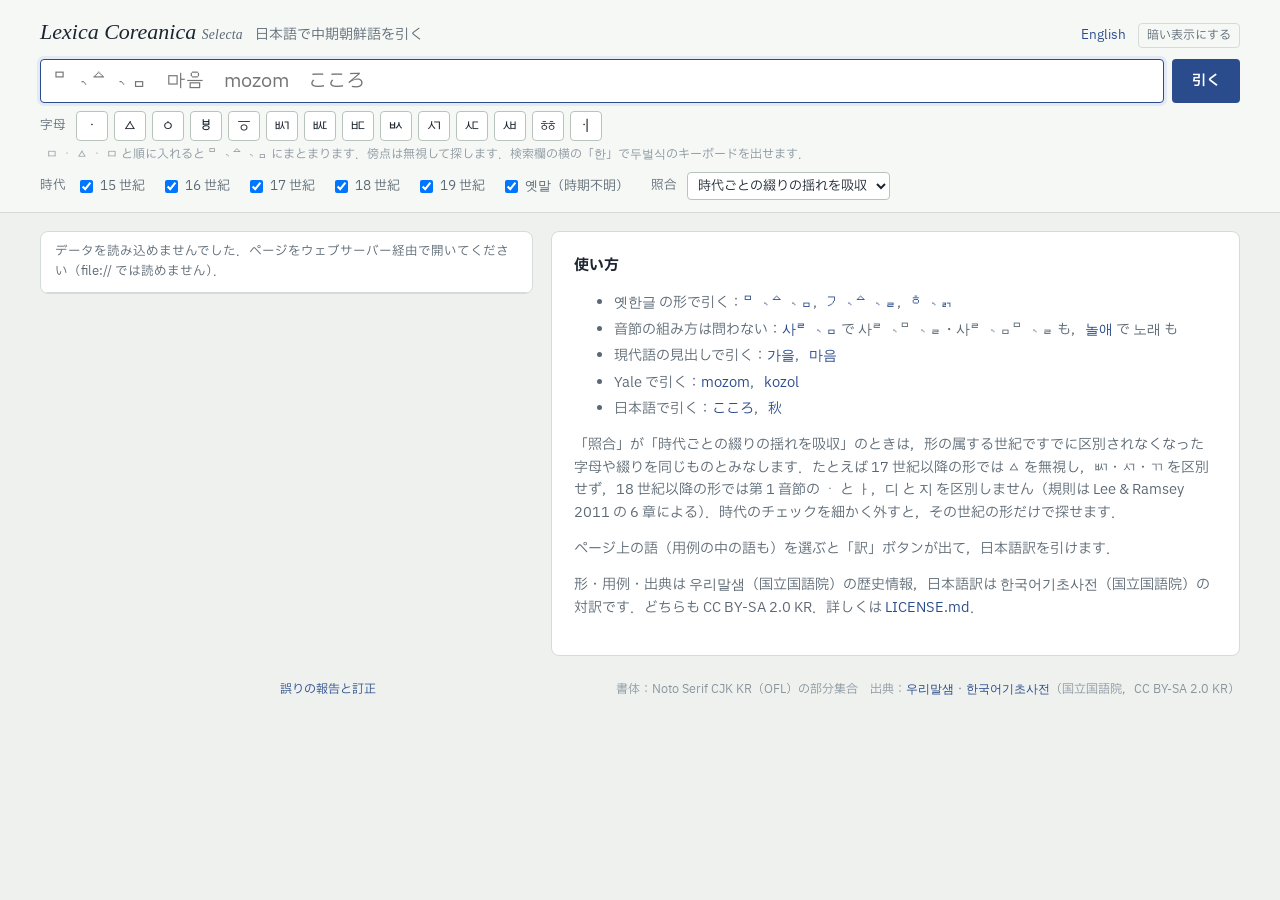
==== index.html @ 5fdf5585 "Rename project to Lexica Coreanica / Mongolica / Tungusica LexicaCoreanicarum -> LexicaCoreanica, Le" ====
<!DOCTYPE html>
<html lang="ja">
<head>
<meta charset="UTF-8">
<meta name="viewport" content="width=device-width, initial-scale=1.0">
<title>日本語で中期朝鮮語を引く — Lexica Coreanica Selecta</title>
<meta name="description" content="우리말샘（国立国語院）の歴史情報から，15–19 世紀の朝鮮語の形と用例を引く検索ページ．">
<link rel="preload" href="fonts/hangul.woff" as="font" type="font/woff" crossorigin>
<link rel="preconnect" href="https://fonts.googleapis.com">
<link rel="preconnect" href="https://fonts.gstatic.com" crossorigin>
<link rel="stylesheet" href="https://fonts.googleapis.com/css2?family=IBM+Plex+Sans+JP:wght@400;500;600&display=swap">
<link rel="stylesheet" href="site.css">
<link rel="alternate" hreflang="en" href="en/">
</head>
<body>
<header class="top">
  <div class="wrap top-row">
    <div class="mark"><span class="mark-title">Lexica Coreanica <span class="mark-selecta">Selecta</span></span><span class="mark-sub">日本語で中期朝鮮語を引く</span></div>
    <span class="top-links"><a href="en/" hreflang="en" lang="en">English</a><button type="button" class="link-btn" id="theme">暗い表示にする</button></span>
  </div>
  <div class="wrap">
    <form id="f" class="query" autocomplete="off" role="search">
      <input id="q" class="field big" type="search" placeholder="ᄆᆞᅀᆞᆷ　마음　mozom　こころ" aria-label="語を入れる" autofocus>
      <button class="btn" type="submit">引く</button>
    </form>
    <div class="palette" aria-label="옛한글 の字母を入れる">
      <span class="label">字母</span>
      <button type="button" data-ins="ㆍ" title="아래아">ㆍ</button><button type="button" data-ins="ㅿ" title="반치음">ㅿ</button>
      <button type="button" data-ins="ㆁ" title="옛이응">ㆁ</button><button type="button" data-ins="ㅸ" title="순경음 비읍">ㅸ</button>
      <button type="button" data-ins="ㆆ" title="여린히읗">ㆆ</button><button type="button" data-ins="ㅴ" title="ㅂㅅㄱ">ㅴ</button>
      <button type="button" data-ins="ㅵ" title="ㅂㅅㄷ">ㅵ</button><button type="button" data-ins="ㅳ" title="ㅂㄷ">ㅳ</button>
      <button type="button" data-ins="ㅄ" title="ㅂㅅ">ㅄ</button><button type="button" data-ins="ㅺ" title="ㅅㄱ">ㅺ</button>
      <button type="button" data-ins="ㅼ" title="ㅅㄷ">ㅼ</button><button type="button" data-ins="ㅽ" title="ㅅㅂ">ㅽ</button>
      <button type="button" data-ins="ㆅ" title="쌍히읗">ㆅ</button><button type="button" data-ins="ㆎ" title="ㆍ+ㅣ">ㆎ</button>
      <span class="hint">ㅁ ㆍ ㅿ ㆍ ㅁ と順に入れると <span class="hangul">ᄆᆞᅀᆞᆷ</span> にまとまります．傍点は無視して探します．検索欄の横の「<span class="hangul">한</span>」で두벌식のキーボードを出せます．</span>
    </div>
    <div class="stages" role="group" aria-label="時代で絞る">
      <span class="label">時代</span>
      <label><input type="checkbox" value="0" checked> 15 世紀</label>
      <label><input type="checkbox" value="1" checked> 16 世紀</label>
      <label><input type="checkbox" value="3" checked> 17 世紀</label>
      <label><input type="checkbox" value="4" checked> 18 世紀</label>
      <label><input type="checkbox" value="5" checked> 19 世紀</label>
      <label><input type="checkbox" value="2" checked> 옛말（時期不明）</label>
      <span class="label sep">照合</span>
      <select id="mode" class="mode" aria-label="照合のしかた">
        <option value="era" selected>時代ごとの綴りの揺れを吸収</option>
        <option value="syl">音節の組み方だけ吸収</option>
        <option value="exact">表記どおり</option>
      </select>
    </div>
  </div>
</header>
<main class="wrap main">
  <section class="pane list-pane" aria-label="結果"><div class="pane-head"><span id="info">読み込み中…</span></div><ul id="results" class="list"></ul></section>
  <section class="pane detail-pane" aria-label="項目" id="detail">
    <div class="empty">
      <h2>使い方</h2>
      <ul>
        <li>옛한글 の形で引く：<a class="hangul" href="#q=ᄆᆞᅀᆞᆷ">ᄆᆞᅀᆞᆷ</a>，<a class="hangul" href="#q=ᄀᆞᅀᆞᆯ">ᄀᆞᅀᆞᆯ</a>，<a class="hangul" href="#q=ᄒᆞᆰ">ᄒᆞᆰ</a></li>
        <li>音節の組み方は問わない：<a class="hangul" href="#q=사ᄅᆞᆷ">사ᄅᆞᆷ</a> で <span class="hangul">사ᄅᆞᄆᆞᆯ・사ᄅᆞᆷᄆᆞᆯ</span> も，<a class="hangul" href="#q=놀애">놀애</a> で <span class="hangul">노래</span> も</li>
        <li>現代語の見出しで引く：<a class="hangul" href="#q=가을">가을</a>，<a class="hangul" href="#q=마음">마음</a></li>
        <li>Yale で引く：<a href="#q=mozom">mozom</a>，<a href="#q=kozol">kozol</a></li>
        <li>日本語で引く：<a href="#q=こころ">こころ</a>，<a href="#q=秋">秋</a></li>
      </ul>
      <p class="muted">「照合」が「時代ごとの綴りの揺れを吸収」のときは，形の属する世紀ですでに区別されなくなった字母や綴りを同じものとみなします．たとえば 17 世紀以降の形では ㅿ を無視し，ㅴ・ㅺ・ㄲ を区別せず，18 世紀以降の形では第 1 音節の ㆍ と ㅏ，<span class="hangul">디</span> と <span class="hangul">지</span> を区別しません（規則は Lee &amp; Ramsey 2011 の 6 章による）．時代のチェックを細かく外すと，その世紀の形だけで探せます．</p>
      <p class="muted">ページ上の語（用例の中の語も）を選ぶと「訳」ボタンが出て，日本語訳を引けます．</p>
      <p class="muted">形・用例・出典は <span class="hangul">우리말샘</span>（国立国語院）の歴史情報，日本語訳は <span class="hangul">한국어기초사전</span>（国立国語院）の対訳です．どちらも CC BY-SA 2.0 KR．詳しくは <a href="LICENSE.md">LICENSE.md</a>．</p>
    </div>
  </section>
</main>
<footer class="wrap foot">
  <span id="meta"></span>
  <a href="https://github.com/anti-tail/LexicaCoreanicaSelecta/blob/main/CONTRIBUTING.md#日本語" rel="noopener">誤りの報告と訂正</a>
  <span>書体：Noto Serif CJK KR（OFL）の部分集合　出典：<a href="https://opendict.korean.go.kr/" rel="noopener">우리말샘</a>・<a href="https://krdict.korean.go.kr/" rel="noopener">한국어기초사전</a>（国立国語院，CC BY-SA 2.0 KR）</span>
</footer>
<script src="hkey.js"></script>
<script src="hangulkbd.js"></script>
<script src="site.js"></script>
</body>
</html>
---- site.css ----
/* Lexica Coreanica Selecta — 中期朝鮮語検索（静的サイト）．本体 UI と同じ色と書体 */
/* 옛한글 を合成表示できる書体（Noto Serif CJK KR の部分集合）．ハングルの範囲だけに使う．
   옛한글 を含む要素には必ず .hangul（または --font-hangul）を付ける：iOS では system 書体に落ちると字母が音節にまとまらない */
@font-face {
  font-family: "LKS Hangul"; src: url("fonts/hangul.woff") format("woff"); font-display: swap;
  unicode-range: U+1100-11FF, U+302E-302F, U+3130-318F, U+A960-A97F, U+AC00-D7A3, U+D7B0-D7FF, U+25CC;
}
:root {
  --paper: #EEF1EE; --surface: #FFFFFF; --surface-2: #F6F8F6; --ink: #1C2530; --muted: #5B6873; --faint: #8A959E;
  --rule: #D5DCD7; --rule-strong: #B9C3BD; --indigo: #2B4C8C; --indigo-soft: #E3E9F5; --celadon: #4F806B; --celadon-soft: #DDEBE3;
  --ochre: #F0DC95; --ochre-ink: #6E5612; --plum: #5A3E8E; --plum-soft: #F1EDF8;
  --font-ui: "IBM Plex Sans JP", "Yu Gothic UI", "Hiragino Sans", "Noto Sans CJK JP", "Noto Sans JP", system-ui, sans-serif;
  --font-hangul: "LKS Hangul", "Noto Serif CJK KR", "Source Han Serif K", "Noto Serif KR", "HCR Batang", "함초롬바탕", "Noto Sans CJK KR", "Malgun Gothic", serif;
  --font-ipa: "Charis SIL", "Gentium Plus", "Doulos SIL", "Noto Serif", "Times New Roman", serif;
}
@media (prefers-color-scheme: dark) { :root:not([data-theme="light"]) {
  --paper: #12171C; --surface: #1A2027; --surface-2: #1F262E; --ink: #E2E7EA; --muted: #9AA6B0; --faint: #6F7B85; --rule: #2B343D; --rule-strong: #3A4550;
  --indigo: #93AEE8; --indigo-soft: #233150; --celadon: #8EC3AB; --celadon-soft: #1F3530; --ochre: #5C4B1C; --ochre-ink: #F1DC9B; --plum: #C3B2E8; --plum-soft: #2A2438; } }
:root[data-theme="dark"] {
  --paper: #12171C; --surface: #1A2027; --surface-2: #1F262E; --ink: #E2E7EA; --muted: #9AA6B0; --faint: #6F7B85; --rule: #2B343D; --rule-strong: #3A4550;
  --indigo: #93AEE8; --indigo-soft: #233150; --celadon: #8EC3AB; --celadon-soft: #1F3530; --ochre: #5C4B1C; --ochre-ink: #F1DC9B; --plum: #C3B2E8; --plum-soft: #2A2438; }
* { box-sizing: border-box; }
[hidden] { display: none !important; }
html, body { margin: 0; }
body { background: var(--paper); color: var(--ink); font: 14px/1.6 var(--font-ui); -webkit-font-smoothing: antialiased; }
a { color: var(--indigo); text-decoration: none; }
a:hover { text-decoration: underline; text-underline-offset: 3px; }
:focus-visible { outline: 2px solid var(--indigo); outline-offset: 2px; border-radius: 2px; }
.hangul { font-family: var(--font-hangul); }
.ipa { font-family: var(--font-ipa); }
.muted { color: var(--muted); } .faint { color: var(--faint); }
.wrap { max-width: 1240px; margin: 0 auto; padding: 0 20px; }

.top { background: var(--surface-2); border-bottom: 1px solid var(--rule); padding: 14px 0 12px; position: sticky; top: 0; z-index: 5; }
.top-row { display: flex; align-items: baseline; justify-content: space-between; margin-bottom: 10px; }
.mark { display: flex; align-items: baseline; gap: 12px; flex-wrap: wrap; }
.mark-title { font-family: var(--font-ipa); font-style: italic; font-size: 22px; }
.mark-selecta { font-size: .62em; letter-spacing: .02em; color: var(--muted); }
.mark-sub { color: var(--muted); }
.link-btn { white-space: nowrap; flex: none; background: none; border: 1px solid var(--rule); border-radius: 4px; color: var(--muted); padding: 2px 8px; cursor: pointer; font: inherit; font-size: 12px; }
.query { display: flex; gap: 8px; }
.field { height: 44px; padding: 0 12px; border: 1px solid var(--rule-strong); border-radius: 4px; background: var(--surface); color: var(--ink); font: inherit; }
.field.big { flex: 1; min-width: 0; font-size: 19px; font-family: "LKS Hangul", var(--font-ui); }
.field:focus { border-color: var(--indigo); outline: none; box-shadow: 0 0 0 3px var(--indigo-soft); }
.btn { height: 44px; padding: 0 20px; border: 0; border-radius: 4px; background: var(--indigo); color: var(--surface); font: inherit; font-weight: 600; cursor: pointer; }
.palette, .stages { display: flex; flex-wrap: wrap; gap: 4px 6px; align-items: center; margin-top: 8px; font-size: 13px; }
.palette button { font-family: var(--font-hangul); font-size: 16px; min-width: 32px; height: 30px; border: 1px solid var(--rule-strong); border-radius: 4px; background: var(--surface); color: var(--ink); cursor: pointer; }
.palette button:hover { border-color: var(--indigo); color: var(--indigo); }
.palette .hint { color: var(--faint); font-size: 12px; margin-left: 6px; }
.stages label { display: inline-flex; gap: 4px; align-items: center; margin-right: 10px; color: var(--muted); cursor: pointer; }
.label { color: var(--muted); font-size: 12.5px; margin-right: 4px; }
.label.sep { margin-left: 6px; }
.mode { height: 28px; border: 1px solid var(--rule-strong); border-radius: 4px; background: var(--surface); color: var(--ink); font: inherit; font-size: 13px; padding: 0 6px; }
tr.hit td { background: var(--ochre); color: var(--ochre-ink); }
tr.hit td .tag { background: var(--surface); }

.main { display: grid; grid-template-columns: minmax(300px, 5fr) minmax(0, 7fr); gap: 18px; padding-top: 18px; padding-bottom: 24px; align-items: start; }
.pane { background: var(--surface); border: 1px solid var(--rule); border-radius: 8px; min-width: 0; }
.pane-head { padding: 10px 14px; border-bottom: 1px solid var(--rule); color: var(--muted); font-size: 12.5px; }
.list-pane, .detail-pane { max-height: calc(100vh - var(--top-h, 190px) - 40px); overflow: auto; }
.detail-pane { position: sticky; top: calc(var(--top-h, 190px) + 18px); }
.list { list-style: none; margin: 0; padding: 0; }
.item { padding: 10px 14px; border-bottom: 1px solid var(--rule); cursor: pointer; }
.item:hover { background: var(--surface-2); }
.item[aria-selected="true"] { background: var(--indigo-soft); box-shadow: inset 3px 0 0 var(--indigo); }
.item-head { display: flex; gap: 8px; align-items: baseline; flex-wrap: wrap; }
.item-hw { font-family: var(--font-hangul); font-size: 19px; }
.item-old { font-family: var(--font-hangul); font-size: 17px; color: var(--plum); }
.item-ja { font-size: 12.5px; color: var(--muted); }
.item-gl { font-size: 12.5px; color: var(--faint); overflow: hidden; white-space: nowrap; text-overflow: ellipsis; }
.empty { padding: 22px; color: var(--muted); }
.empty h2 { font-size: 15px; color: var(--ink); margin: 0 0 8px; }
.empty li { margin: 4px 0; }

.entry { padding: 18px 20px; }
.entry-hw { font-family: var(--font-hangul); font-size: 34px; line-height: 1.2; }
.entry-hw small { font-size: 15px; color: var(--faint); margin-left: 6px; }
.entry-ja { font-weight: 600; margin-top: 4px; }
.entry-gl { color: var(--muted); max-width: 70ch; margin-top: 4px; }
.tag { display: inline-block; font-size: 11.5px; padding: 0 6px; height: 20px; line-height: 19px; border-radius: 3px; border: 1px solid var(--rule); color: var(--muted); background: var(--surface-2); margin-right: 4px; white-space: nowrap; }
.v-L { color: var(--plum); background: var(--plum-soft); border-color: transparent; font-weight: 600; }
.v-O { color: var(--plum); background: var(--plum-soft); border-color: transparent; }
.v-E { color: var(--indigo); background: var(--indigo-soft); border-color: transparent; font-weight: 600; }
h3 { font-size: 13px; color: var(--muted); font-weight: 600; margin: 22px 0 8px; }
h3 .n { color: var(--faint); font-weight: 400; margin-left: 6px; }
table { border-collapse: collapse; width: 100%; font-size: 13px; }
th { text-align: left; font-weight: 500; color: var(--muted); font-size: 12px; padding: 6px 8px; border-bottom: 1px solid var(--rule-strong); }
td { padding: 6px 8px; border-bottom: 1px solid var(--rule); vertical-align: baseline; }
td.hangul { font-size: 18px; }
td.ctx { font-family: var(--font-hangul); font-size: 15px; line-height: 1.7; }
td.num { white-space: nowrap; color: var(--muted); }
mark { background: var(--ochre); color: var(--ochre-ink); padding: 0 2px; border-radius: 2px; }
.foot { display: flex; justify-content: space-between; gap: 12px; flex-wrap: wrap; color: var(--faint); font-size: 12px; padding-bottom: 24px; }
@media (max-width: 900px) {
  .main { grid-template-columns: minmax(0, 1fr); }
  .list-pane, .detail-pane { max-height: none; position: static; }
  .top { position: static; }
  .palette .hint { display: none; }
}

/* 訳（選んだ語の日本語訳） */
.tr-btn { position: absolute; z-index: 20; height: 28px; padding: 0 12px; border-radius: 14px; border: 0; background: var(--indigo); color: var(--surface); font: inherit; font-size: 13px; font-weight: 600; cursor: pointer; box-shadow: 0 4px 12px -4px rgba(0,0,0,.3); }
.tr-pop { position: absolute; z-index: 21; width: min(420px, calc(100vw - 24px)); max-height: 60vh; overflow: auto; background: var(--surface); border: 1px solid var(--rule-strong); border-radius: 8px; box-shadow: 0 12px 32px -12px rgba(28,37,48,.35); }
.tr-head { display: flex; gap: 6px; padding: 10px; border-bottom: 1px solid var(--rule); position: sticky; top: 0; background: var(--surface); }
.tr-head input { flex: 1; min-width: 0; height: 34px; padding: 0 8px; border: 1px solid var(--rule-strong); border-radius: 4px; font: inherit; font-family: var(--font-hangul); font-size: 16px; background: var(--surface); color: var(--ink); }
.tr-head button { height: 34px; padding: 0 12px; border: 0; border-radius: 4px; background: var(--indigo); color: var(--surface); font: inherit; cursor: pointer; }
.tr-sec { padding: 6px 12px 0; font-size: 12px; color: var(--faint); }
.tr-hit { padding: 8px 12px; border-bottom: 1px solid var(--rule); }
.tr-hit:last-child { border-bottom: 0; }
.tr-hw { font-family: var(--font-hangul); font-size: 17px; }
.tr-ja { font-weight: 600; }
.tr-def { font-size: 12.5px; color: var(--muted); }
.tr-ko { font-size: 12px; color: var(--faint); }
.tr-foot { padding: 8px 12px; font-size: 12px; border-top: 1px solid var(--rule); display: flex; gap: 12px; flex-wrap: wrap; }
.loading { padding: 12px; color: var(--muted); }

/* 方言地図 */
.dmap { display: flex; gap: 16px; align-items: flex-start; flex-wrap: wrap; }
.dmap-svg { width: 260px; max-width: 100%; height: auto; flex: none; border: 1px solid var(--rule); border-radius: 6px; }
.dm-sea { fill: var(--surface-2); }
.dm-land { fill: var(--rule); stroke: var(--surface-2); stroke-width: .6; }
.dm-prov { fill: var(--surface); stroke: var(--rule-strong); stroke-width: .6; }
.dm-lit { fill: var(--indigo-soft); }
.dm-other { fill: var(--faint); stroke: var(--surface); stroke-width: .8; }
.dm-mark { transition: opacity .15s; }
.dm-mark.dim { opacity: .12; }
.dleg { list-style: none; margin: 0; padding: 0; flex: 1; min-width: 200px; max-height: 480px; overflow: auto; font-size: 13px; }
.dleg li { display: grid; grid-template-columns: 18px auto 1fr; gap: 2px 8px; align-items: baseline; padding: 4px 6px; border-radius: 4px; cursor: pointer; }
.dleg li:hover { background: var(--surface-2); }
.dleg li[aria-pressed="true"] { background: var(--indigo-soft); }
.dl-sym { align-self: center; display: flex; }
.dl-form { font-size: 16px; }
.dl-reg { color: var(--muted); font-size: 12px; }
.dmap-note { font-size: 12px; margin: 6px 0 0; }
.top-links { display: inline-flex; align-items: baseline; gap: 12px; font-size: 13px; }
/* 誤りの報告と訂正の印 */
.report { font-size: 12px; }
.tag.fixed { background: var(--celadon-soft); color: var(--celadon); border-color: transparent; }
tr.hidden-form td { opacity: .45; text-decoration: line-through; }
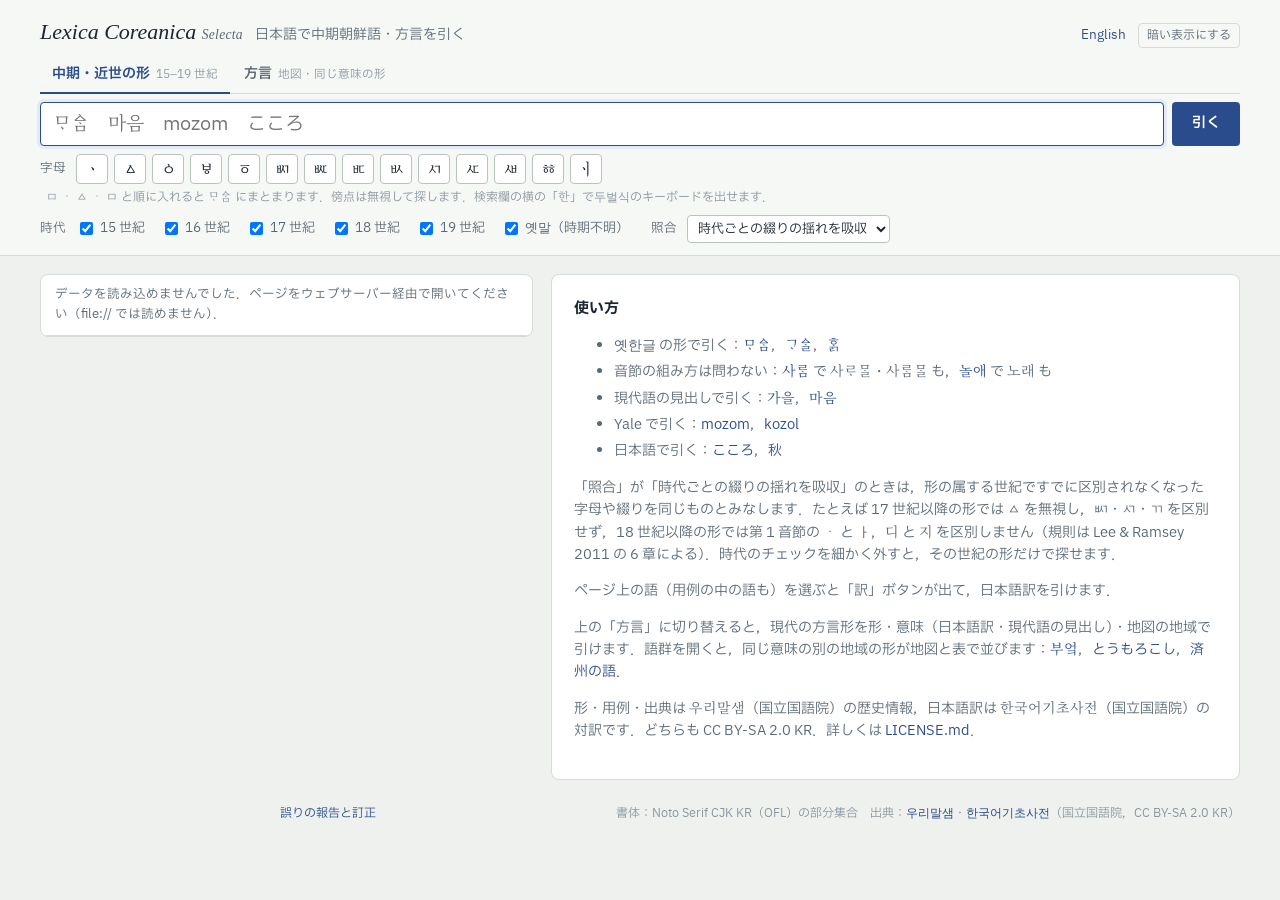
==== commit 377b4ba5: "方言の検索（「方言」タブ：方言形・意味・地図の地域で引き，同じ意味の別の方言形を地図と表で示す）と，品詞の同じ語義に限った訳 Co-Authored-By: Claude Opus 5.5 <nore" ====
--- a/index.html
+++ b/index.html
@@ -3,8 +3,8 @@
 <head>
 <meta charset="UTF-8">
 <meta name="viewport" content="width=device-width, initial-scale=1.0">
-<title>日本語で中期朝鮮語を引く — Lexica Coreanica Selecta</title>
-<meta name="description" content="우리말샘（国立国語院）の歴史情報から，15–19 世紀の朝鮮語の形と用例を引く検索ページ．">
+<title>日本語で中期朝鮮語・方言を引く — Lexica Coreanica Selecta</title>
+<meta name="description" content="우리말샘（国立国語院）の歴史情報と方言項目から，15–19 世紀の朝鮮語の形と用例，現代の方言形を引く検索ページ．">
 <link rel="preload" href="fonts/hangul.woff" as="font" type="font/woff" crossorigin>
 <link rel="preconnect" href="https://fonts.googleapis.com">
 <link rel="preconnect" href="https://fonts.gstatic.com" crossorigin>
@@ -15,10 +15,14 @@
 <body>
 <header class="top">
   <div class="wrap top-row">
-    <div class="mark"><span class="mark-title">Lexica Coreanica <span class="mark-selecta">Selecta</span></span><span class="mark-sub">日本語で中期朝鮮語を引く</span></div>
+    <div class="mark"><span class="mark-title">Lexica Coreanica <span class="mark-selecta">Selecta</span></span><span class="mark-sub">日本語で中期朝鮮語・方言を引く</span></div>
     <span class="top-links"><a href="en/" hreflang="en" lang="en">English</a><button type="button" class="link-btn" id="theme">暗い表示にする</button></span>
   </div>
   <div class="wrap">
+    <nav class="tabs" role="tablist" aria-label="引く資料">
+      <button type="button" role="tab" data-tab="h" aria-selected="true">中期・近世の形<span class="tab-sub">15–19 世紀</span></button>
+      <button type="button" role="tab" data-tab="d" aria-selected="false">方言<span class="tab-sub">地図・同じ意味の形</span></button>
+    </nav>
     <form id="f" class="query" autocomplete="off" role="search">
       <input id="q" class="field big" type="search" placeholder="ᄆᆞᅀᆞᆷ　마음　mozom　こころ" aria-label="語を入れる" autofocus>
       <button class="btn" type="submit">引く</button>
@@ -34,7 +38,7 @@
       <button type="button" data-ins="ㆅ" title="쌍히읗">ㆅ</button><button type="button" data-ins="ㆎ" title="ㆍ+ㅣ">ㆎ</button>
       <span class="hint">ㅁ ㆍ ㅿ ㆍ ㅁ と順に入れると <span class="hangul">ᄆᆞᅀᆞᆷ</span> にまとまります．傍点は無視して探します．検索欄の横の「<span class="hangul">한</span>」で두벌식のキーボードを出せます．</span>
     </div>
-    <div class="stages" role="group" aria-label="時代で絞る">
+    <div class="stages h-only" role="group" aria-label="時代で絞る">
       <span class="label">時代</span>
       <label><input type="checkbox" value="0" checked> 15 世紀</label>
       <label><input type="checkbox" value="1" checked> 16 世紀</label>
@@ -46,6 +50,31 @@
       <select id="mode" class="mode" aria-label="照合のしかた">
         <option value="era" selected>時代ごとの綴りの揺れを吸収</option>
         <option value="syl">音節の組み方だけ吸収</option>
+        <option value="exact">表記どおり</option>
+      </select>
+    </div>
+    <div class="dctl d-only" role="group" aria-label="地域で絞る">
+      <span class="label">地域</span><span id="rchips" class="chips"></span>
+      <button type="button" class="link-btn" id="rpick">地図で選ぶ</button>
+      <button type="button" class="link-btn" id="rclear" hidden>すべての地域に戻す</button>
+      <span id="rinfo" class="faint"></span>
+    </div>
+    <div class="dctl d-only" role="group" aria-label="方言の引き方">
+      <span class="label">地域の条件</span>
+      <select id="drm" class="mode" aria-label="地域の条件">
+        <option value="any" selected>選んだ地域のどれかに出る形</option>
+        <option value="all">選んだ地域のすべてに出る形</option>
+        <option value="only">選んだ地域にだけ出る形</option>
+      </select>
+      <span class="label sep">引く対象</span>
+      <select id="dtarget" class="mode" aria-label="引く対象">
+        <option value="auto" selected>方言形と現代語の見出し</option>
+        <option value="form">方言形だけ</option>
+        <option value="std">現代語の見出しと語釈だけ</option>
+      </select>
+      <span class="label sep">照合</span>
+      <select id="dmode" class="mode" aria-label="照合のしかた">
+        <option value="syl" selected>音節の組み方を吸収</option>
         <option value="exact">表記どおり</option>
       </select>
     </div>
@@ -65,6 +94,7 @@
       </ul>
       <p class="muted">「照合」が「時代ごとの綴りの揺れを吸収」のときは，形の属する世紀ですでに区別されなくなった字母や綴りを同じものとみなします．たとえば 17 世紀以降の形では ㅿ を無視し，ㅴ・ㅺ・ㄲ を区別せず，18 世紀以降の形では第 1 音節の ㆍ と ㅏ，<span class="hangul">디</span> と <span class="hangul">지</span> を区別しません（規則は Lee &amp; Ramsey 2011 の 6 章による）．時代のチェックを細かく外すと，その世紀の形だけで探せます．</p>
       <p class="muted">ページ上の語（用例の中の語も）を選ぶと「訳」ボタンが出て，日本語訳を引けます．</p>
+      <p class="muted">上の「方言」に切り替えると，現代の方言形を形・意味（日本語訳・現代語の見出し）・地図の地域で引けます．語群を開くと，同じ意味の別の地域の形が地図と表で並びます：<a class="hangul" href="#t=d&amp;q=부엌">부엌</a>，<a href="#t=d&amp;q=とうもろこし">とうもろこし</a>，<a href="#t=d&amp;r=JJ">済州の語</a>．</p>
       <p class="muted">形・用例・出典は <span class="hangul">우리말샘</span>（国立国語院）の歴史情報，日本語訳は <span class="hangul">한국어기초사전</span>（国立国語院）の対訳です．どちらも CC BY-SA 2.0 KR．詳しくは <a href="LICENSE.md">LICENSE.md</a>．</p>
     </div>
   </section>
--- a/site.css
+++ b/site.css
@@ -137,3 +137,45 @@
 .report { font-size: 12px; }
 .tag.fixed { background: var(--celadon-soft); color: var(--celadon); border-color: transparent; }
 tr.hidden-form td { opacity: .45; text-decoration: line-through; }
+
+/* 歴史形／方言のタブ */
+.tabs { display: flex; gap: 2px; margin-bottom: 8px; border-bottom: 1px solid var(--rule); }
+.tabs button { font: inherit; font-size: 14px; font-weight: 600; color: var(--muted); background: none; border: 0; border-bottom: 2px solid transparent; padding: 4px 12px 6px; margin-bottom: -1px; cursor: pointer; }
+.tabs button[aria-selected="true"] { color: var(--indigo); border-bottom-color: var(--indigo); }
+.tabs .tab-sub { font-weight: 400; font-size: 11.5px; color: var(--faint); margin-left: 6px; }
+body[data-tab="d"] .h-only { display: none; }
+body:not([data-tab="d"]) .d-only { display: none; }
+/* 方言の検索 */
+.dctl { display: flex; flex-wrap: wrap; gap: 4px 6px; align-items: center; margin-top: 8px; font-size: 13px; }
+.chips { display: inline-flex; flex-wrap: wrap; gap: 4px; }
+.chip { font: inherit; font-size: 12.5px; height: 26px; padding: 0 9px; border: 1px solid var(--rule-strong); border-radius: 13px; background: var(--surface); color: var(--ink); cursor: pointer; }
+.chip:hover { border-color: var(--indigo); color: var(--indigo); }
+.chip.on { background: var(--indigo); border-color: var(--indigo); color: var(--surface); }
+.chip.part { background: var(--indigo-soft); border-color: var(--indigo); color: var(--indigo); }
+.item-dforms { display: flex; flex-wrap: wrap; gap: 2px 12px; margin-top: 2px; }
+.dform { display: inline-flex; gap: 4px; align-items: baseline; }
+.dform .hangul { font-size: 16px; color: var(--plum); }
+.dform .rg, .rgcell { font-size: 11.5px; color: var(--faint); white-space: nowrap; }
+.rgcell { font-size: 12.5px; color: var(--muted); width: 8em; }
+.list .more { padding: 10px 14px; text-align: center; list-style: none; }
+.dleg li.hit .dl-form { background: var(--ochre); color: var(--ochre-ink); border-radius: 2px; padding: 0 2px; }
+a.hitf { background: var(--ochre); color: var(--ochre-ink); border-radius: 2px; padding: 0 2px; }
+.dmap-more { font-size: 13px; margin: 8px 0 0; }
+.rel { list-style: none; margin: 0; padding: 0; font-size: 13px; }
+.rel li { padding: 3px 0; border-bottom: 1px solid var(--rule); }
+.rel a.hangul { font-size: 16px; margin-right: 4px; }
+.pick { display: flex; gap: 18px; flex-wrap: wrap; align-items: flex-start; }
+.pick-svg { width: 300px; max-width: 100%; height: auto; flex: none; border: 1px solid var(--rule); border-radius: 6px; }
+.pick-side { flex: 1; min-width: 220px; }
+.pk-prov { fill: var(--surface); stroke: var(--rule-strong); stroke-width: .7; cursor: pointer; transition: fill .12s; }
+.pk-prov:hover { fill: var(--indigo-soft); }
+.pk-prov.on { fill: var(--indigo); }
+.pk-pt { cursor: pointer; }
+.pk-pt circle { fill: var(--surface); stroke: var(--indigo); stroke-width: 1.5; }
+.pk-pt.on circle { fill: var(--indigo); }
+.pk-pt text { font: 10px var(--font-ui); fill: var(--muted); pointer-events: none; }
+.pk-pt:hover circle { fill: var(--indigo-soft); }
+.tips { padding-left: 18px; margin: 0; }
+.tips li { margin: 3px 0; }
+.dform .hangul { white-space: nowrap; }
+.dform .rg { white-space: normal; }
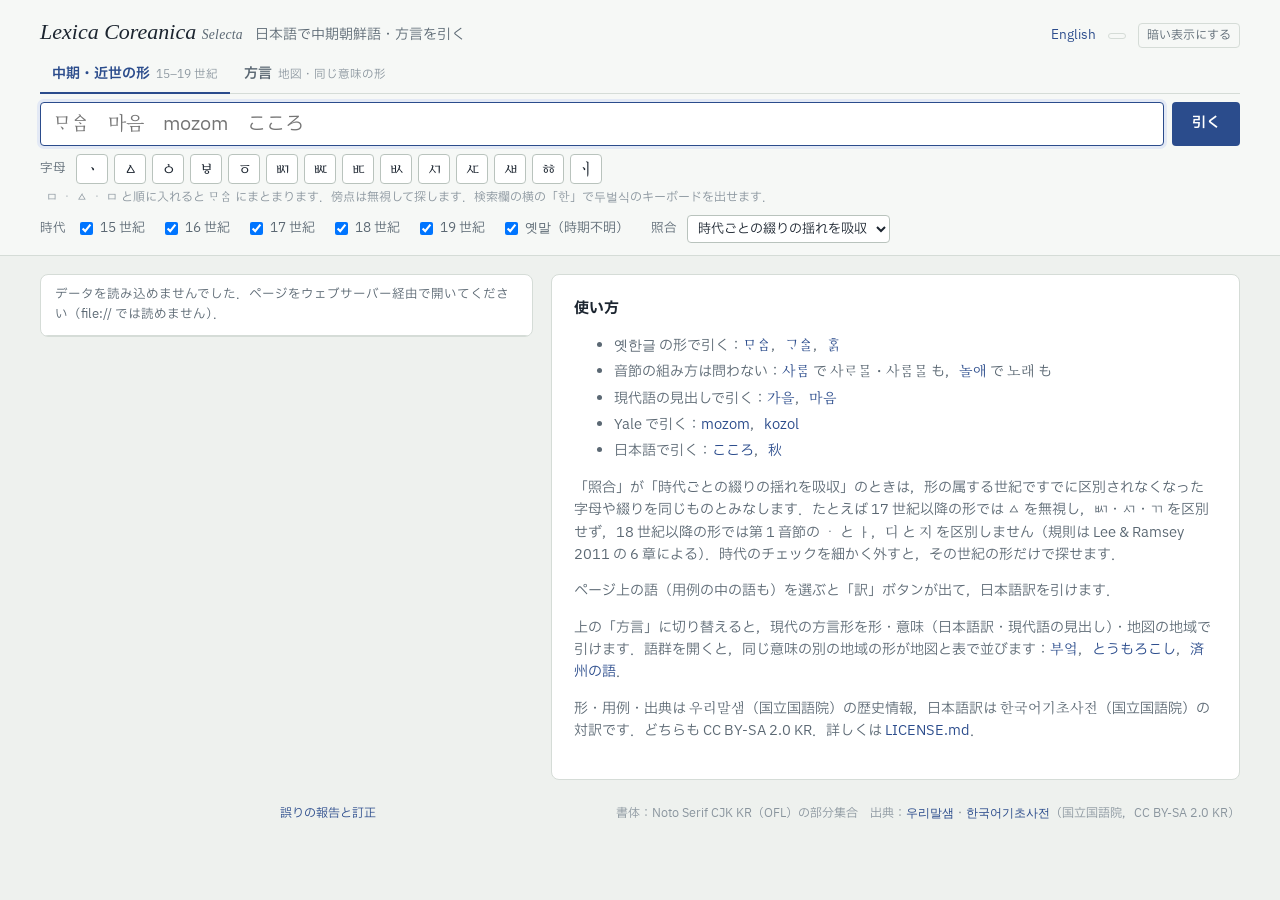
==== commit 97310cfe: "ブックマークと復習カード：項目を「ブックマーク」で保存し，「復習」で 2 方向のカード（中期・近世の形 → 訳，訳 → 中期・近世の形）を FSRS-5 の間隔で復習 - lexica-study.j" ====
--- a/index.html
+++ b/index.html
@@ -16,7 +16,7 @@
 <header class="top">
   <div class="wrap top-row">
     <div class="mark"><span class="mark-title">Lexica Coreanica <span class="mark-selecta">Selecta</span></span><span class="mark-sub">日本語で中期朝鮮語・方言を引く</span></div>
-    <span class="top-links"><a href="en/" hreflang="en" lang="en">English</a><button type="button" class="link-btn" id="theme">暗い表示にする</button></span>
+    <span class="top-links"><a href="en/" hreflang="en" lang="en">English</a><button type="button" class="link-btn" id="study"></button><button type="button" class="link-btn" id="theme">暗い表示にする</button></span>
   </div>
   <div class="wrap">
     <nav class="tabs" role="tablist" aria-label="引く資料">
@@ -81,7 +81,7 @@
   </div>
 </header>
 <main class="wrap main">
-  <section class="pane list-pane" aria-label="結果"><div class="pane-head"><span id="info">読み込み中…</span></div><ul id="results" class="list"></ul></section>
+  <section class="pane list-pane" aria-label="結果"><div class="pane-head"><span id="info">読み込み中…</span><button type="button" class="link-btn" id="bm-list" hidden></button></div><ul id="results" class="list"></ul></section>
   <section class="pane detail-pane" aria-label="項目" id="detail">
     <div class="empty">
       <h2>使い方</h2>
@@ -106,6 +106,7 @@
 </footer>
 <script src="hkey.js"></script>
 <script src="hangulkbd.js"></script>
+<script src="lexica-study.js"></script>
 <script src="site.js"></script>
 </body>
 </html>
--- a/site.css
+++ b/site.css
@@ -179,3 +179,21 @@
 .tips li { margin: 3px 0; }
 .dform .hangul { white-space: nowrap; }
 .dform .rg { white-space: normal; }
+
+/* ブックマークと復習（lexica-study.js が共通の部品の見た目を入れる．ここはこのサイトのカードと一覧） */
+.pane-head { display: flex; justify-content: space-between; align-items: center; gap: 10px; }
+.item-bm { color: var(--ochre-ink); background: var(--ochre); border-radius: 3px; font-size: 11px; padding: 0 4px; margin-left: auto; }
+.card-old { font-size: 44px; line-height: 1.25; margin-bottom: 6px; text-align: center; }
+.card-period { text-align: center; margin-bottom: 8px; }
+.card-q { font-size: 20px; font-weight: 600; margin-bottom: 8px; }
+.card-q .entry-gl { font-size: 14px; font-weight: 400; margin: 6px auto 0; }
+.card-hint { margin-top: 12px; font-size: 13px; color: var(--muted); }
+.card-hint summary { cursor: pointer; color: var(--indigo); }
+.card-hint .hangul { font-size: 20px; color: var(--ink); }
+.card-tr { font-size: 17px; font-weight: 600; text-align: center; }
+.card-modern { text-align: center; color: var(--muted); margin: 4px 0 10px; }
+.card-modern .hangul { font-size: 18px; color: var(--ink); }
+.ls-forms { width: auto; margin: 0 auto; }
+.ls-forms td { border-bottom: 0; padding: 2px 8px; }
+.card-cite { margin-top: 10px; font-size: 13px; text-align: center; }
+.card-cite .hangul { font-size: 15px; }
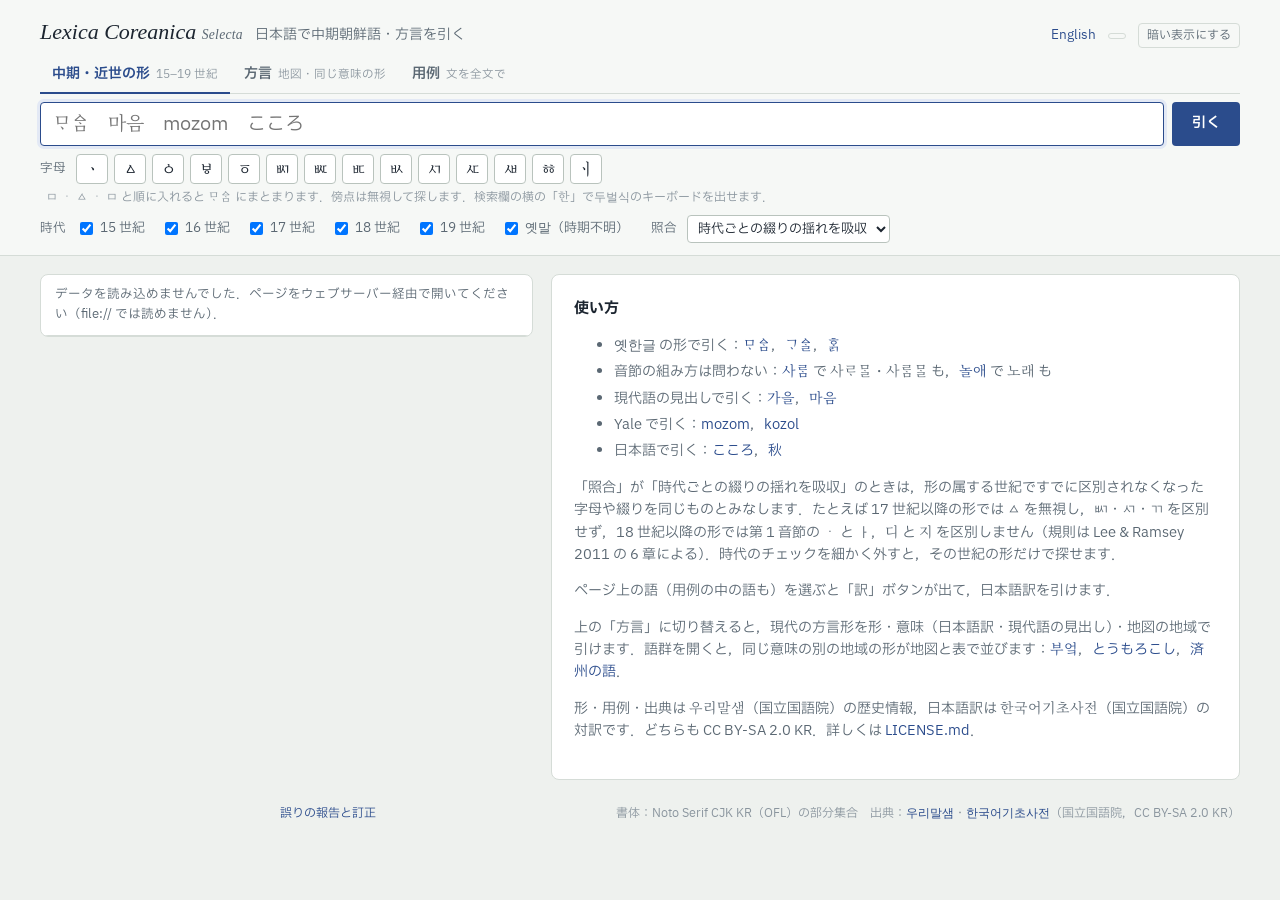
==== commit 4605c767: "「用例」ページ：우리말샘 の歴史情報の用例（約 3 万文）を全文で引く 綴りの揺れの吸収（時代ごと／音節の組み方だけ）・表記どおり・正規表現で照合し， 世紀・文献で絞る．世紀・文献ごとの数，一致した語" ====
--- a/index.html
+++ b/index.html
@@ -10,6 +10,7 @@
 <link rel="preconnect" href="https://fonts.gstatic.com" crossorigin>
 <link rel="stylesheet" href="https://fonts.googleapis.com/css2?family=IBM+Plex+Sans+JP:wght@400;500;600&display=swap">
 <link rel="stylesheet" href="site.css">
+<link rel="stylesheet" href="corpus.css">
 <link rel="alternate" hreflang="en" href="en/">
 </head>
 <body>
@@ -22,6 +23,7 @@
     <nav class="tabs" role="tablist" aria-label="引く資料">
       <button type="button" role="tab" data-tab="h" aria-selected="true">中期・近世の形<span class="tab-sub">15–19 世紀</span></button>
       <button type="button" role="tab" data-tab="d" aria-selected="false">方言<span class="tab-sub">地図・同じ意味の形</span></button>
+      <a class="tab-link" href="corpus.html">用例<span class="tab-sub">文を全文で</span></a>
     </nav>
     <form id="f" class="query" autocomplete="off" role="search">
       <input id="q" class="field big" type="search" placeholder="ᄆᆞᅀᆞᆷ　마음　mozom　こころ" aria-label="語を入れる" autofocus>
--- a/corpus.css
+++ b/corpus.css
@@ -0,0 +1,27 @@
+/* 「用例」ページ（corpus.html）と，検索ページの上のタブからそこへ行くリンク */
+.tabs a.tab-link { font-size: 14px; font-weight: 600; color: var(--muted); border-bottom: 2px solid transparent; padding: 4px 12px 6px; margin-bottom: -1px; text-decoration: none; }
+.tabs a.tab-link:hover { color: var(--ink); }
+.tabs a.tab-link[aria-selected="true"] { color: var(--indigo); border-bottom-color: var(--indigo); }
+.cq-ctl { display: flex; flex-wrap: wrap; gap: 4px 14px; align-items: center; margin-top: 8px; font-size: 13px; }
+.cq-ctl label { display: inline-flex; gap: 4px; align-items: center; color: var(--muted); cursor: pointer; }
+.cq-ctl .doc { height: 28px; width: 10em; border: 1px solid var(--rule-strong); border-radius: 4px; background: var(--surface); color: var(--ink); font: inherit; padding: 0 6px; }
+.cite { padding: 9px 14px; border-bottom: 1px solid var(--rule); list-style: none; }
+.cite-meta { display: flex; gap: 10px; flex-wrap: wrap; font-size: 12px; color: var(--muted); align-items: baseline; }
+.cite-meta a { font-size: 14px; }
+.cite-meta sup { font-size: 10px; margin-left: 1px; }
+.cite-meta sup a { font-size: 10px; padding: 0 1px; }
+.cite-loc { color: var(--ink); }
+.cite-text { font-size: 17px; line-height: 1.75; }
+.cite-text mark { background: var(--ochre); color: var(--ochre-ink); border-radius: 2px; padding: 0 1px; }
+.cite-text u { text-decoration-color: var(--celadon); text-decoration-thickness: 2px; text-underline-offset: 4px; }
+#side { padding: 4px 14px 14px; }
+#side h3 { font-size: 13px; margin: 14px 0 6px; color: var(--muted); font-weight: 600; }
+.cbar { display: grid; grid-template-columns: 8em 1fr 4em; gap: 6px; align-items: center; font-size: 12.5px; margin: 2px 0; }
+.cbar[data-doc] { cursor: pointer; }
+.cbar .b { height: 10px; background: var(--celadon); border-radius: 2px; min-width: 1px; }
+.cbar[data-doc]:hover .b { background: var(--indigo); }
+.cbar .n { text-align: right; font-variant-numeric: tabular-nums; color: var(--muted); }
+.wtab { width: 100%; border-collapse: collapse; font-size: 14px; }
+.wtab td { padding: 2px 4px; border-bottom: 1px solid var(--rule); }
+.wtab td.n { text-align: right; color: var(--muted); width: 4em; font-variant-numeric: tabular-nums; }
+.wtab tr { cursor: pointer; } .wtab tr:hover { background: var(--surface-2); }
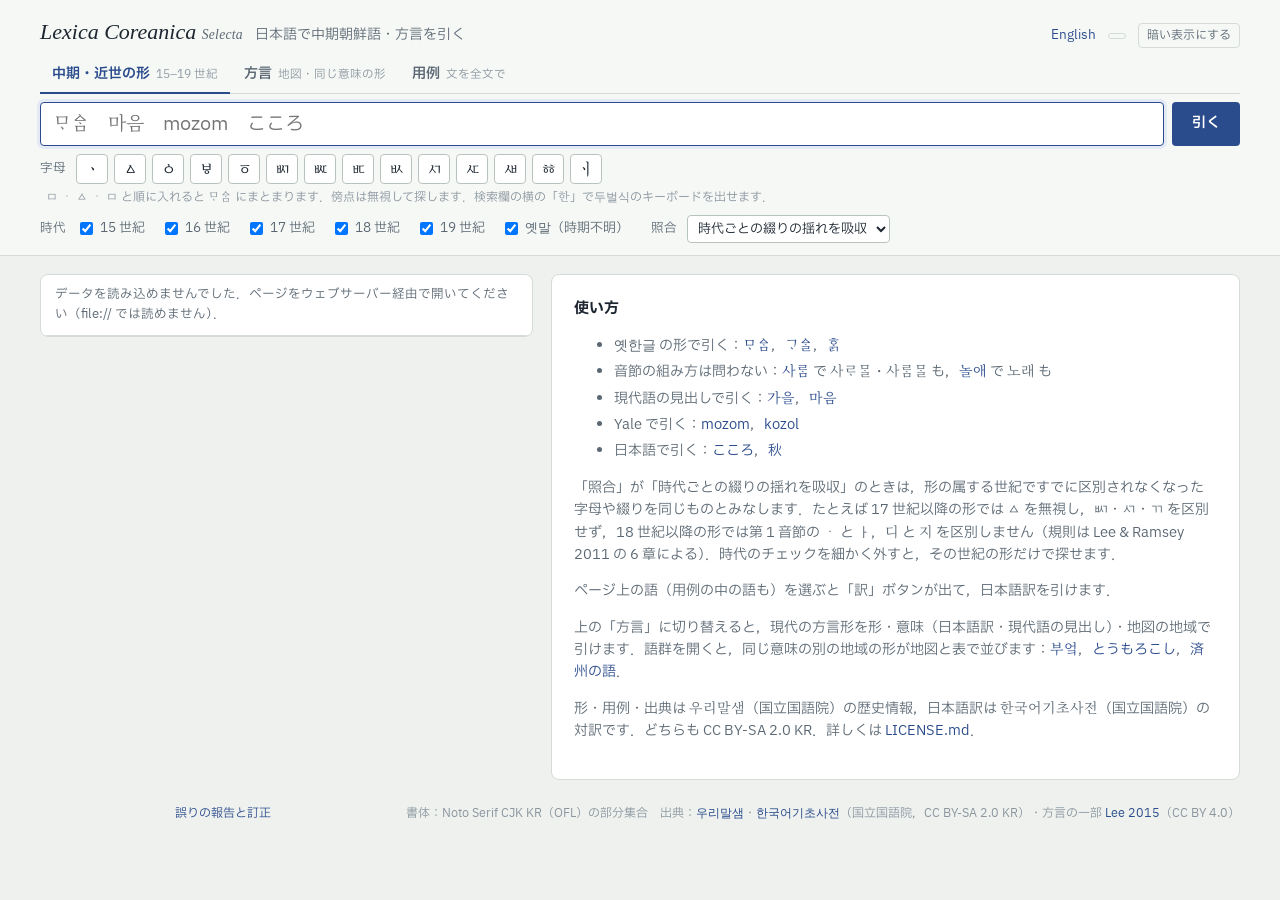
==== commit 11f3ad04: "方言の検索と地図に Lee (2015) の方言形を加える（CC BY 4.0．LICENSE.md と脚注に出典）．「用例」ページの画面の更新 Co-Authored-By: Claude Opus" ====
--- a/index.html
+++ b/index.html
@@ -104,7 +104,7 @@
 <footer class="wrap foot">
   <span id="meta"></span>
   <a href="https://github.com/anti-tail/LexicaCoreanicaSelecta/blob/main/CONTRIBUTING.md#日本語" rel="noopener">誤りの報告と訂正</a>
-  <span>書体：Noto Serif CJK KR（OFL）の部分集合　出典：<a href="https://opendict.korean.go.kr/" rel="noopener">우리말샘</a>・<a href="https://krdict.korean.go.kr/" rel="noopener">한국어기초사전</a>（国立国語院，CC BY-SA 2.0 KR）</span>
+  <span>書体：Noto Serif CJK KR（OFL）の部分集合　出典：<a href="https://opendict.korean.go.kr/" rel="noopener">우리말샘</a>・<a href="https://krdict.korean.go.kr/" rel="noopener">한국어기초사전</a>（国立国語院，CC BY-SA 2.0 KR）・方言の一部 <a href="https://github.com/lexibank/leekoreanic" rel="noopener">Lee 2015</a>（CC BY 4.0）</span>
 </footer>
 <script src="hkey.js"></script>
 <script src="hangulkbd.js"></script>
